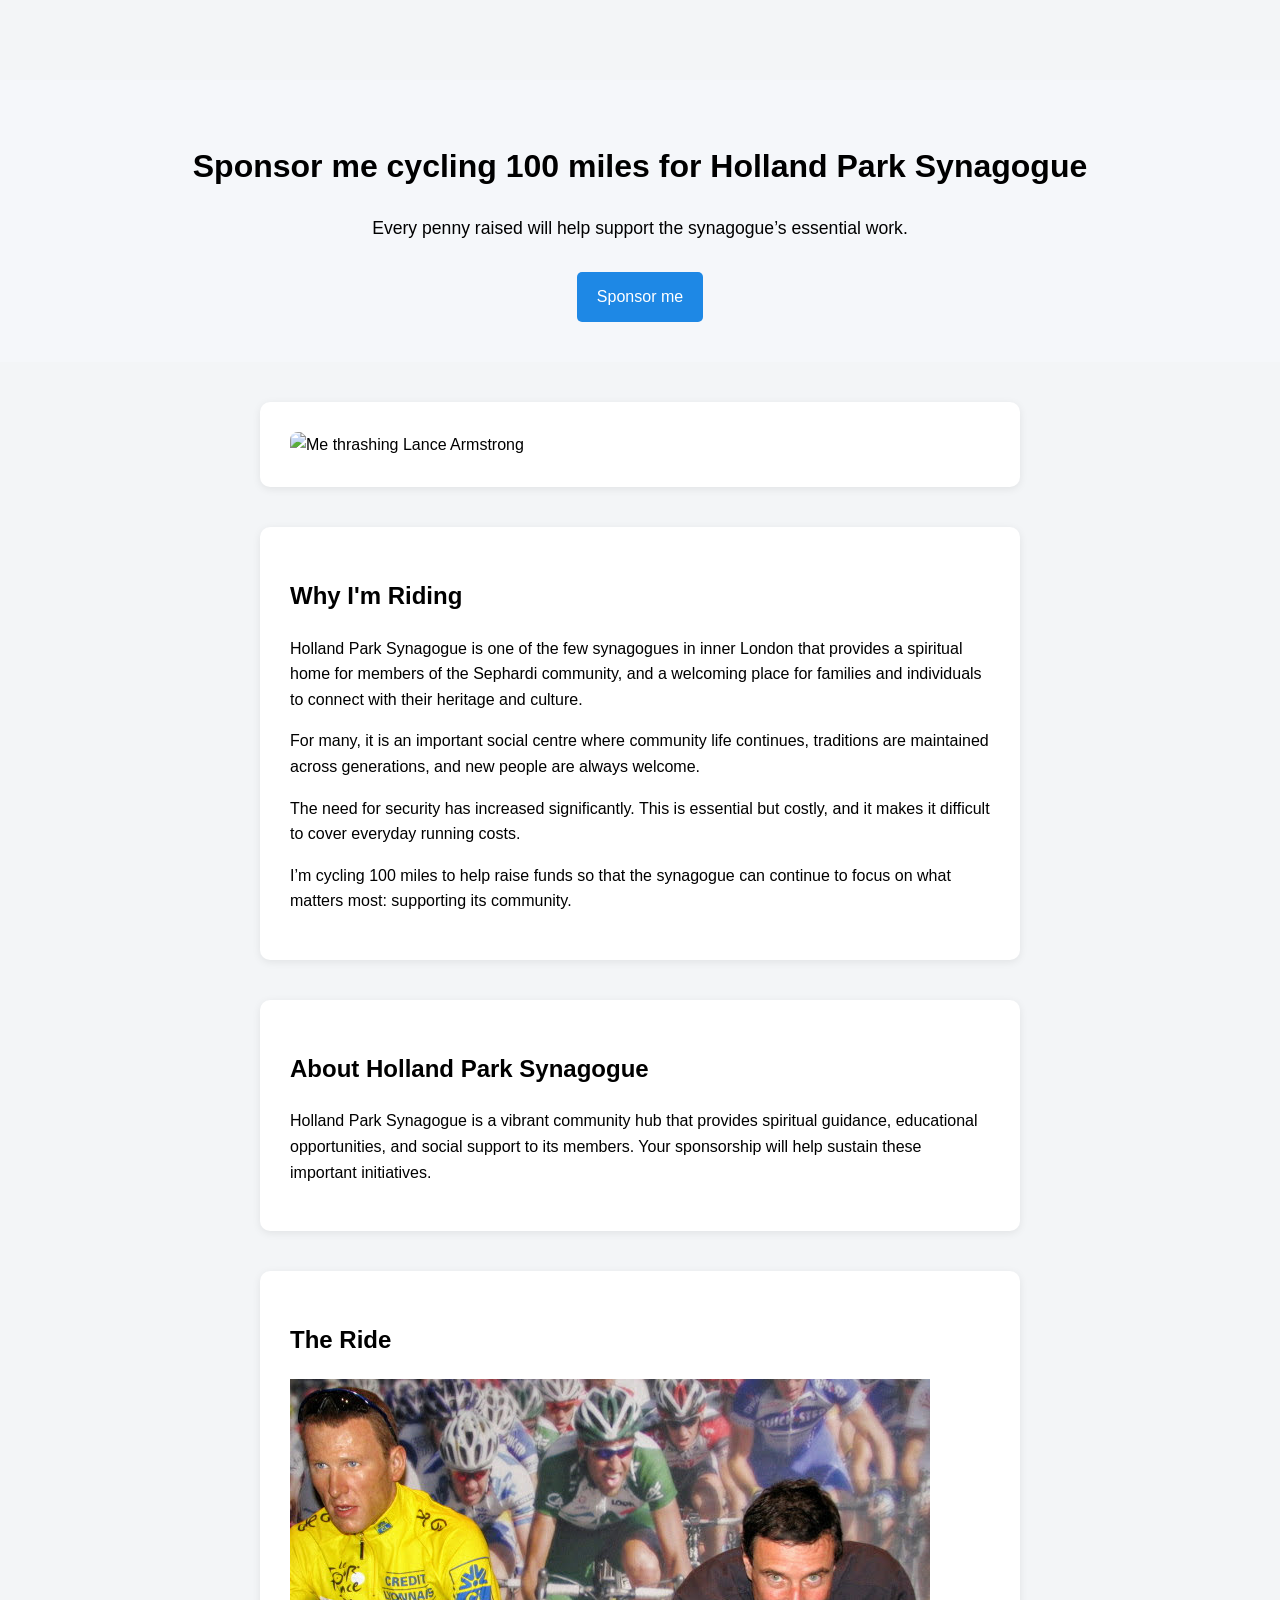
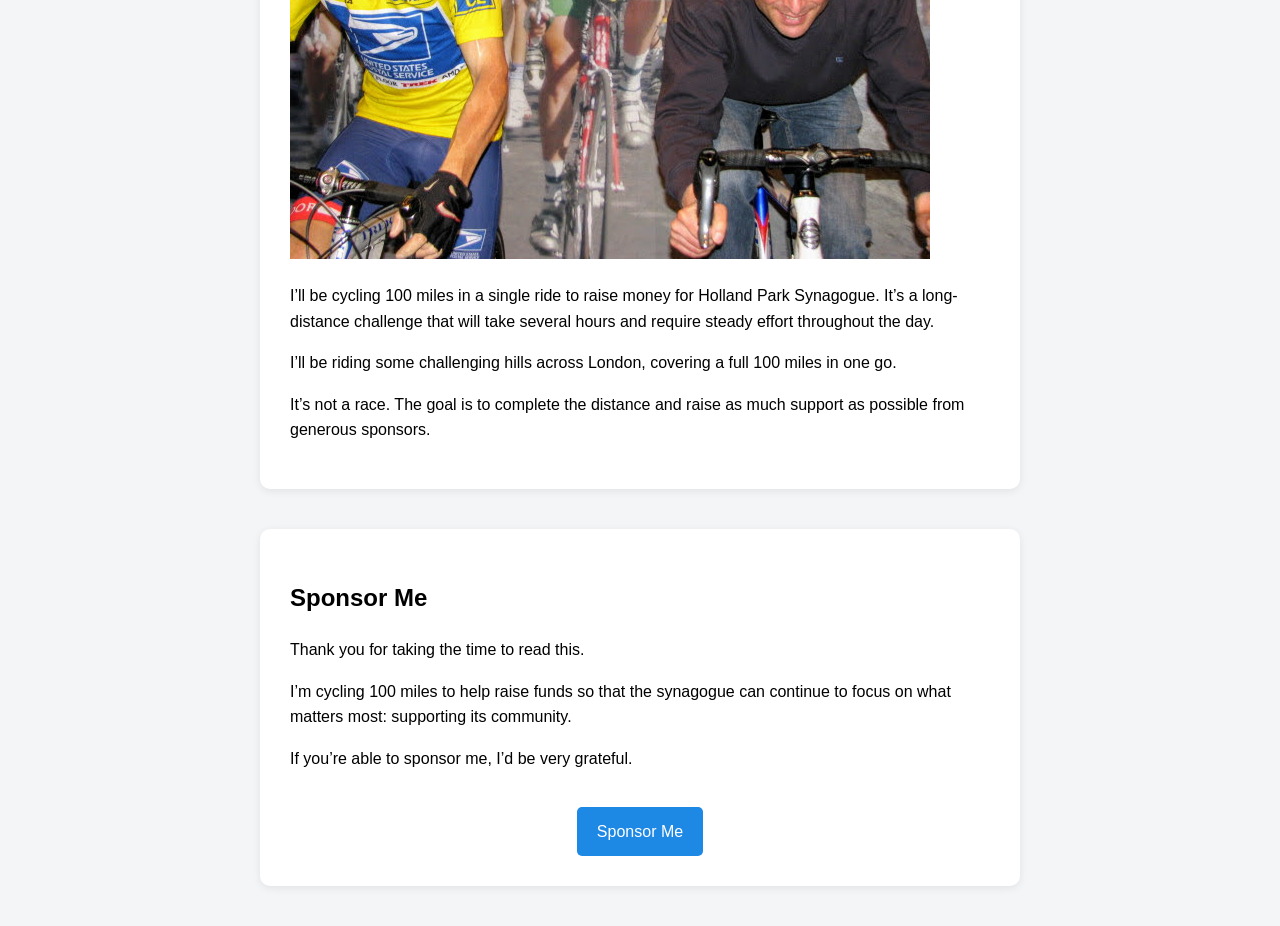
==== index.html @ e3ffb5bd "Added hero image and tuned css" ====
<!doctype html>
<html lang="en-GB">
  <head>
    <meta charset="UTF-8" />
    <meta name="viewport" content="width=device-width, initial-scale=1.0" />
    <title>100 Miles for HPS</title>
    <link rel="stylesheet" href="css/styles.css" />
  </head>
  <body>
    <header>
      <h1>Sponsor me cycling 100 miles for Holland Park Synagogue</h1>
      <p>
        Every penny raised will help support the synagogue’s essential work.
      </p>
      <a href="#" class="sponsor-button">Sponsor me</a>
    </header>
    <main>
      <section class="hero-image">
        <img
          src="images/lance.jpg"
          alt="Me thrashing Lance Armstrong"
          class="hero-image__img"
        />
      </section>
      <section id="why-im-riding">
        <h2>Why I'm Riding</h2>
        <p>
          Holland Park Synagogue is one of the few synagogues in inner London
          that provides a spiritual home for members of the Sephardi community,
          and a welcoming place for families and individuals to connect with
          their heritage and culture.
        </p>

        <p>
          For many, it is an important social centre where community life
          continues, traditions are maintained across generations, and new
          people are always welcome.
        </p>

        <p>
          The need for security has increased significantly. This is essential
          but costly, and it makes it difficult to cover everyday running costs.
        </p>

        <p>
          I’m cycling 100 miles to help raise funds so that the synagogue can
          continue to focus on what matters most: supporting its community.
        </p>
      </section>
      <section id="about-holland-park-synagogue">
        <h2>About Holland Park Synagogue</h2>
        <p>
          Holland Park Synagogue is a vibrant community hub that provides
          spiritual guidance, educational opportunities, and social support to
          its members. Your sponsorship will help sustain these important
          initiatives.
        </p>
      </section>
      <section id="the-ride">
        <h2>The Ride</h2>
        <img
          src="images/Lance.JPG"
          alt="Me Racing Lance Armatrong"
          class="ride-image"
        />
        <p>
          I’ll be cycling 100 miles in a single ride to raise money for Holland
          Park Synagogue. It’s a long-distance challenge that will take several
          hours and require steady effort throughout the day.
        </p>

        <p>
          I’ll be riding some challenging hills across London, covering a full
          100 miles in one go.
        </p>

        <p>
          It’s not a race. The goal is to complete the distance and raise as
          much support as possible from generous sponsors.
        </p>
      </section>
      <section id="sponsor-me">
        <h2>Sponsor Me</h2>
        <p>Thank you for taking the time to read this.</p>
        <p>
          I’m cycling 100 miles to help raise funds so that the synagogue can
          continue to focus on what matters most: supporting its community.
        </p>

        <p>If you’re able to sponsor me, I’d be very grateful.</p>

        <div class="cta">
          <a href="#" class="sponsor-button">Sponsor Me</a>
        </div>
      </section>
    </main>
    <footer></footer>
  </body>
</html>
---- css/styles.css ----
.sponsor-button {
  display: inline-block;
  padding: 12px 20px;
  background-color: #1e88e5;
  color: white;
  text-decoration: none;
  border-radius: 5px;
  margin-top: 10px;
  transition: all 0.2s ease;
}

.sponsor-button:hover {
  background-color: #f80606;
  transform: translateY(-2px);
  box-shadow: 0 15px 30px rgba(0, 0, 0, 0.5);
}

header {
  text-align: center;
  margin-top: 80px;
  padding: 40px 20px;
  background-color: #f5f7fa;
}

header p {
  max-width: 600px;
  margin: 20px auto;
  line-height: 1.6;
  font-size: 1.1em;
}

.cta {
  text-align: center;
  margin-top: 25px;
}

body {
  margin: 0;
  font-family: Arial, sans-serif;
  line-height: 1.6;
  background-color: #f3f5f7;
}

section {
  max-width: 700px;
  margin: 40px auto;
  padding: 30px;
  border-radius: 10px;
  background-color: white;
  box-shadow: 0 2px 8px rgba(0, 0, 0, 0.08);
}

h2 {
  margin-bottom: 20px;
}

/*Not using this class for now, but keeping it in case I want to use it later
.ride-image {
  max-height: 350px;
  object-fit: cover;
  width: 100%;
  height: auto;
  border-radius: 8px;
  border-radius: 20px 0;
  display: block;
}
  */

.hero-image {
  max-width: 700px;
  margin: 40px auto;
}

.hero-image__img {
  width: 100%;
  height: auto;
  border-radius: 8px;
  display: block;
}
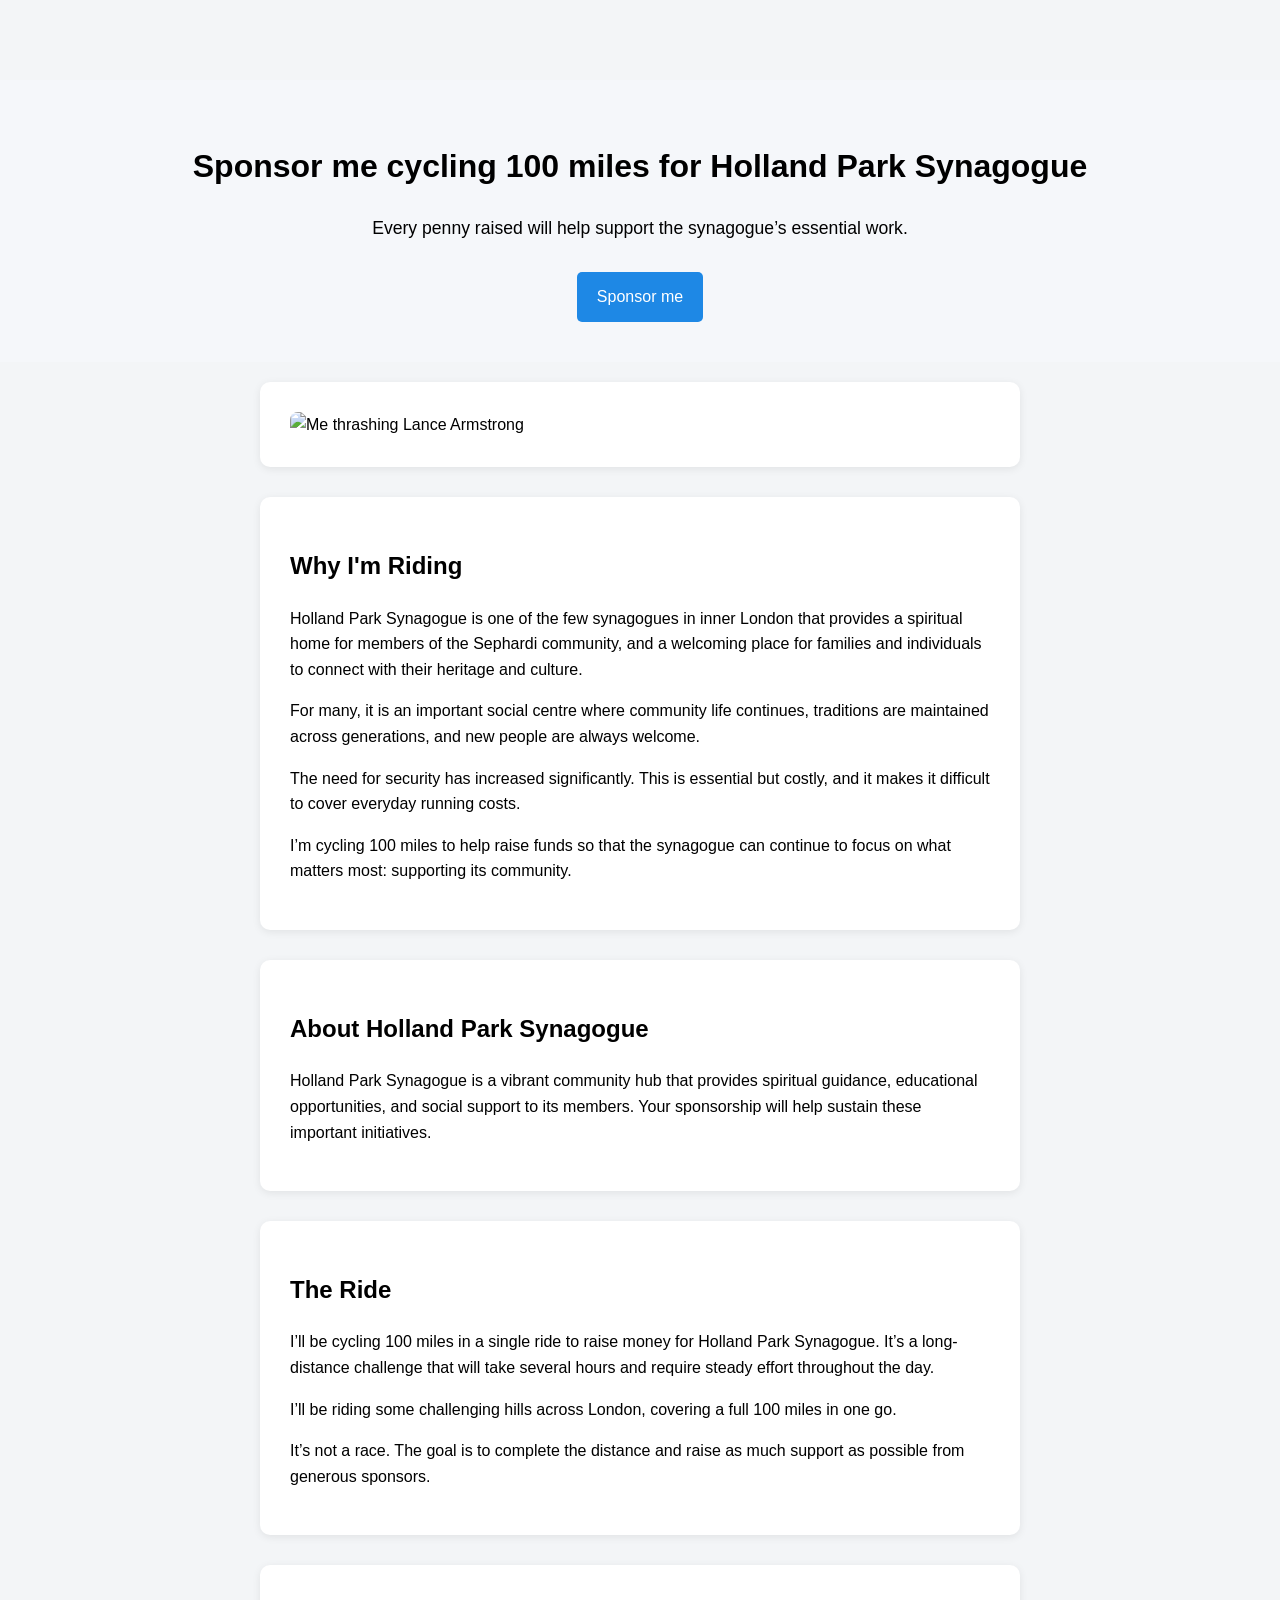
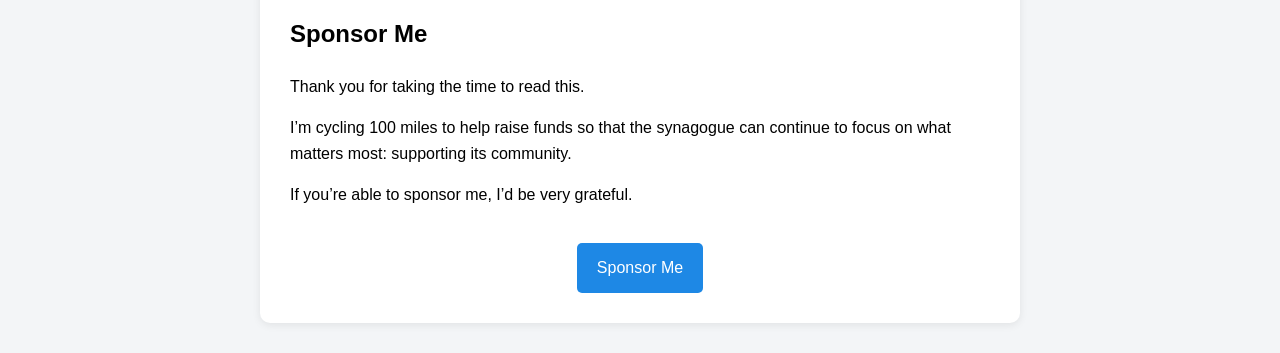
==== commit aba6d819: "Changes to css" ====
--- a/index.html
+++ b/index.html
@@ -58,11 +58,13 @@
       </section>
       <section id="the-ride">
         <h2>The Ride</h2>
+        <!--
         <img
           src="images/Lance.JPG"
           alt="Me Racing Lance Armatrong"
           class="ride-image"
         />
+      -->
         <p>
           I’ll be cycling 100 miles in a single ride to raise money for Holland
           Park Synagogue. It’s a long-distance challenge that will take several
--- a/css/styles.css
+++ b/css/styles.css
@@ -43,7 +43,7 @@
 
 section {
   max-width: 700px;
-  margin: 40px auto;
+  margin: 30px auto;
   padding: 30px;
   border-radius: 10px;
   background-color: white;
@@ -68,7 +68,7 @@
 
 .hero-image {
   max-width: 700px;
-  margin: 40px auto;
+  margin: 20px auto;
 }
 
 .hero-image__img {
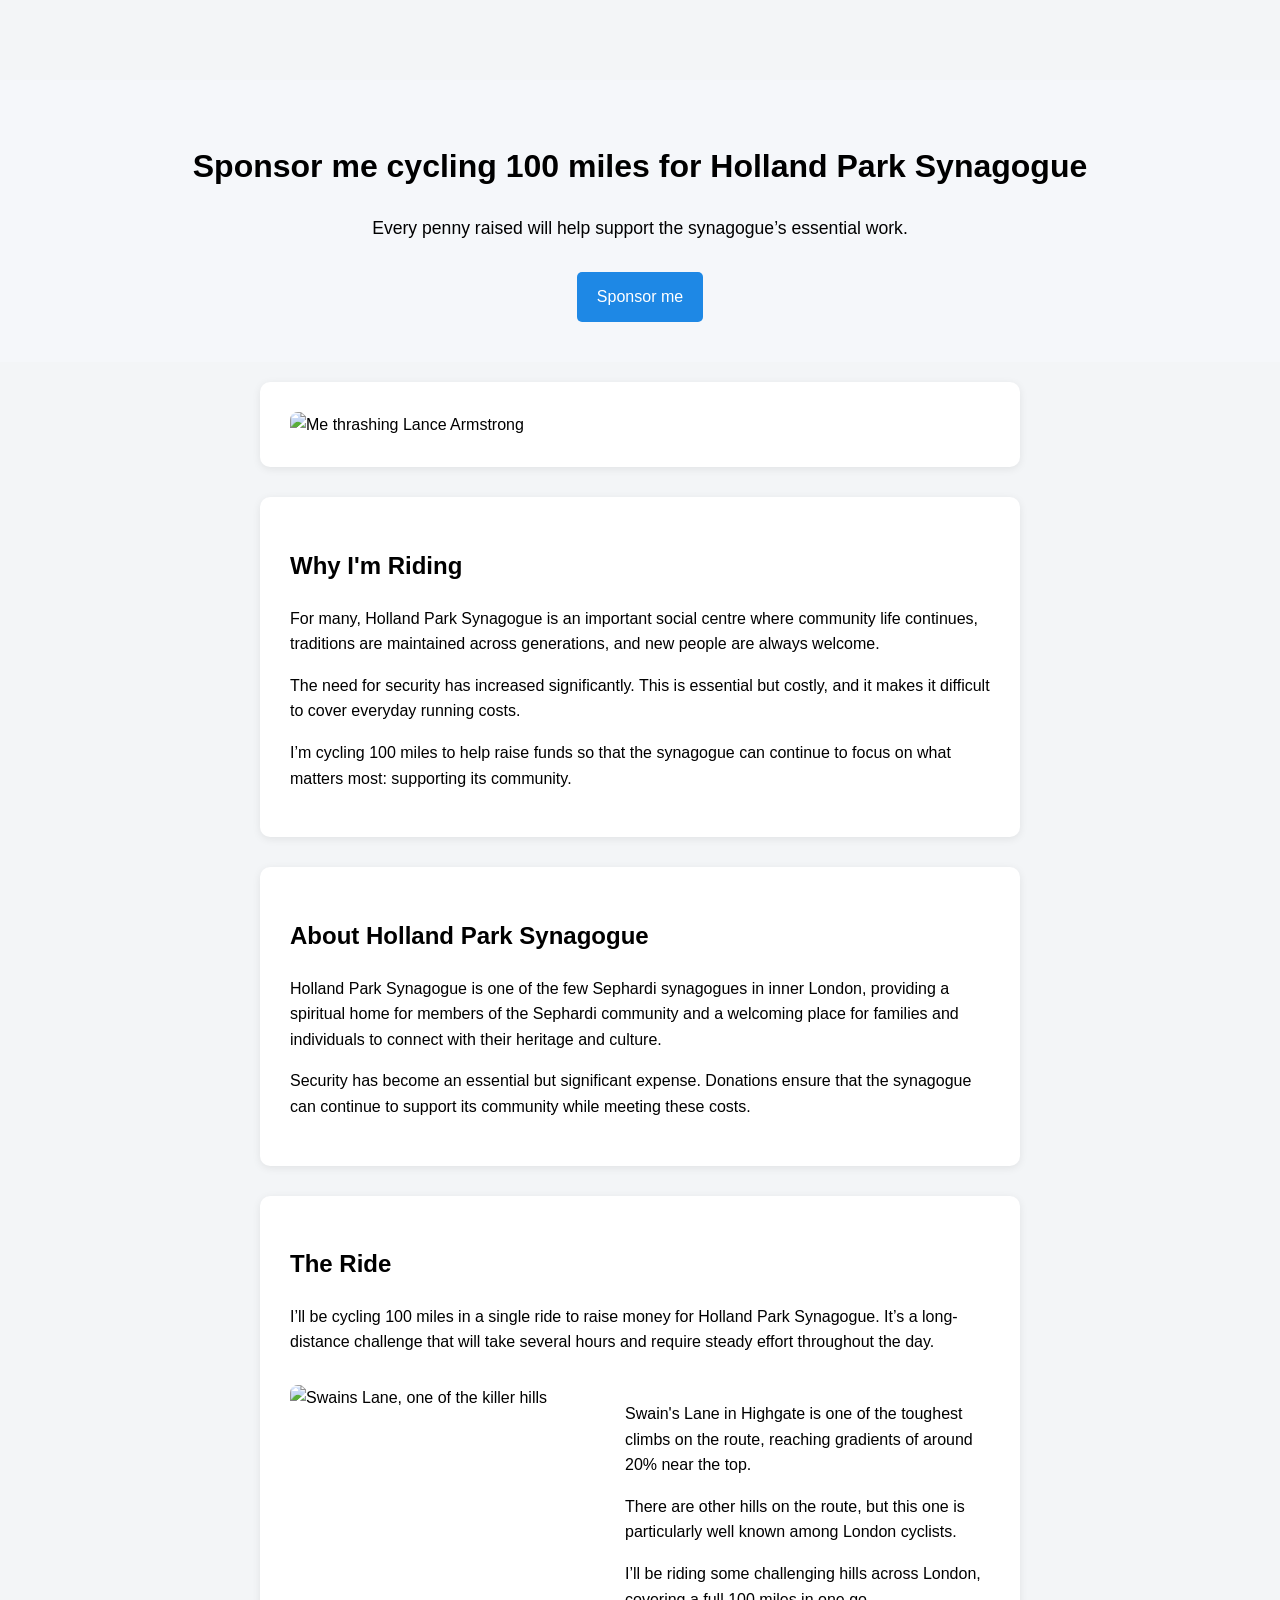
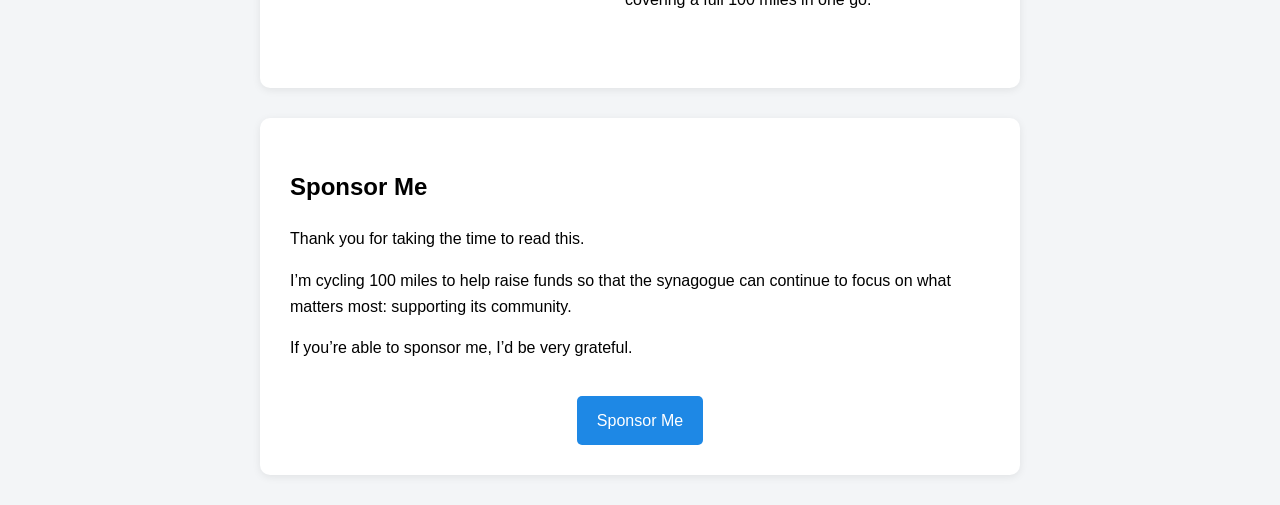
==== commit 579c1554: "Added ride highlight with Flexbox layout" ====
--- a/index.html
+++ b/index.html
@@ -25,16 +25,9 @@
       <section id="why-im-riding">
         <h2>Why I'm Riding</h2>
         <p>
-          Holland Park Synagogue is one of the few synagogues in inner London
-          that provides a spiritual home for members of the Sephardi community,
-          and a welcoming place for families and individuals to connect with
-          their heritage and culture.
-        </p>
-
-        <p>
-          For many, it is an important social centre where community life
-          continues, traditions are maintained across generations, and new
-          people are always welcome.
+          For many, Holland Park Synagogue is an important social centre where
+          community life continues, traditions are maintained across
+          generations, and new people are always welcome.
         </p>
 
         <p>
@@ -50,10 +43,15 @@
       <section id="about-holland-park-synagogue">
         <h2>About Holland Park Synagogue</h2>
         <p>
-          Holland Park Synagogue is a vibrant community hub that provides
-          spiritual guidance, educational opportunities, and social support to
-          its members. Your sponsorship will help sustain these important
-          initiatives.
+          Holland Park Synagogue is one of the few Sephardi synagogues in inner
+          London, providing a spiritual home for members of the Sephardi
+          community and a welcoming place for families and individuals to
+          connect with their heritage and culture.
+        </p>
+        <p>
+          Security has become an essential but significant expense. Donations
+          ensure that the synagogue can continue to support its community while
+          meeting these costs.
         </p>
       </section>
       <section id="the-ride">
@@ -71,15 +69,38 @@
           hours and require steady effort throughout the day.
         </p>
 
-        <p>
-          I’ll be riding some challenging hills across London, covering a full
-          100 miles in one go.
-        </p>
+        <div class="ride-highlight">
+          <img
+            src="images/swains-lane.jpg"
+            alt="Swains Lane, one of the killer hills"
+            class="ride-photo"
+          />
 
+          <div class="ride-text">
+            <p>
+              Swain's Lane in Highgate is one of the toughest climbs on the
+              route, reaching gradients of around 20% near the top.
+            </p>
+
+            <p>
+              There are other hills on the route, but this one is particularly
+              well known among London cyclists.
+            </p>
+
+            <p>
+              I’ll be riding some challenging hills across London, covering a
+              full 100 miles in one go.
+            </p>
+          </div>
+
+          <!--
         <p>
           It’s not a race. The goal is to complete the distance and raise as
           much support as possible from generous sponsors.
         </p>
+        
+      -->
+        </div>
       </section>
       <section id="sponsor-me">
         <h2>Sponsor Me</h2>
--- a/css/styles.css
+++ b/css/styles.css
@@ -77,3 +77,20 @@
   border-radius: 8px;
   display: block;
 }
+
+.ride-photo {
+  width: 45%;
+  height: auto;
+  border-radius: 8px;
+}
+
+.ride-text {
+  flex: 1;
+}
+
+.ride-highlight {
+  display: flex;
+  gap: 20px;
+  align-items: flex-start;
+  margin: 30px 0;
+}
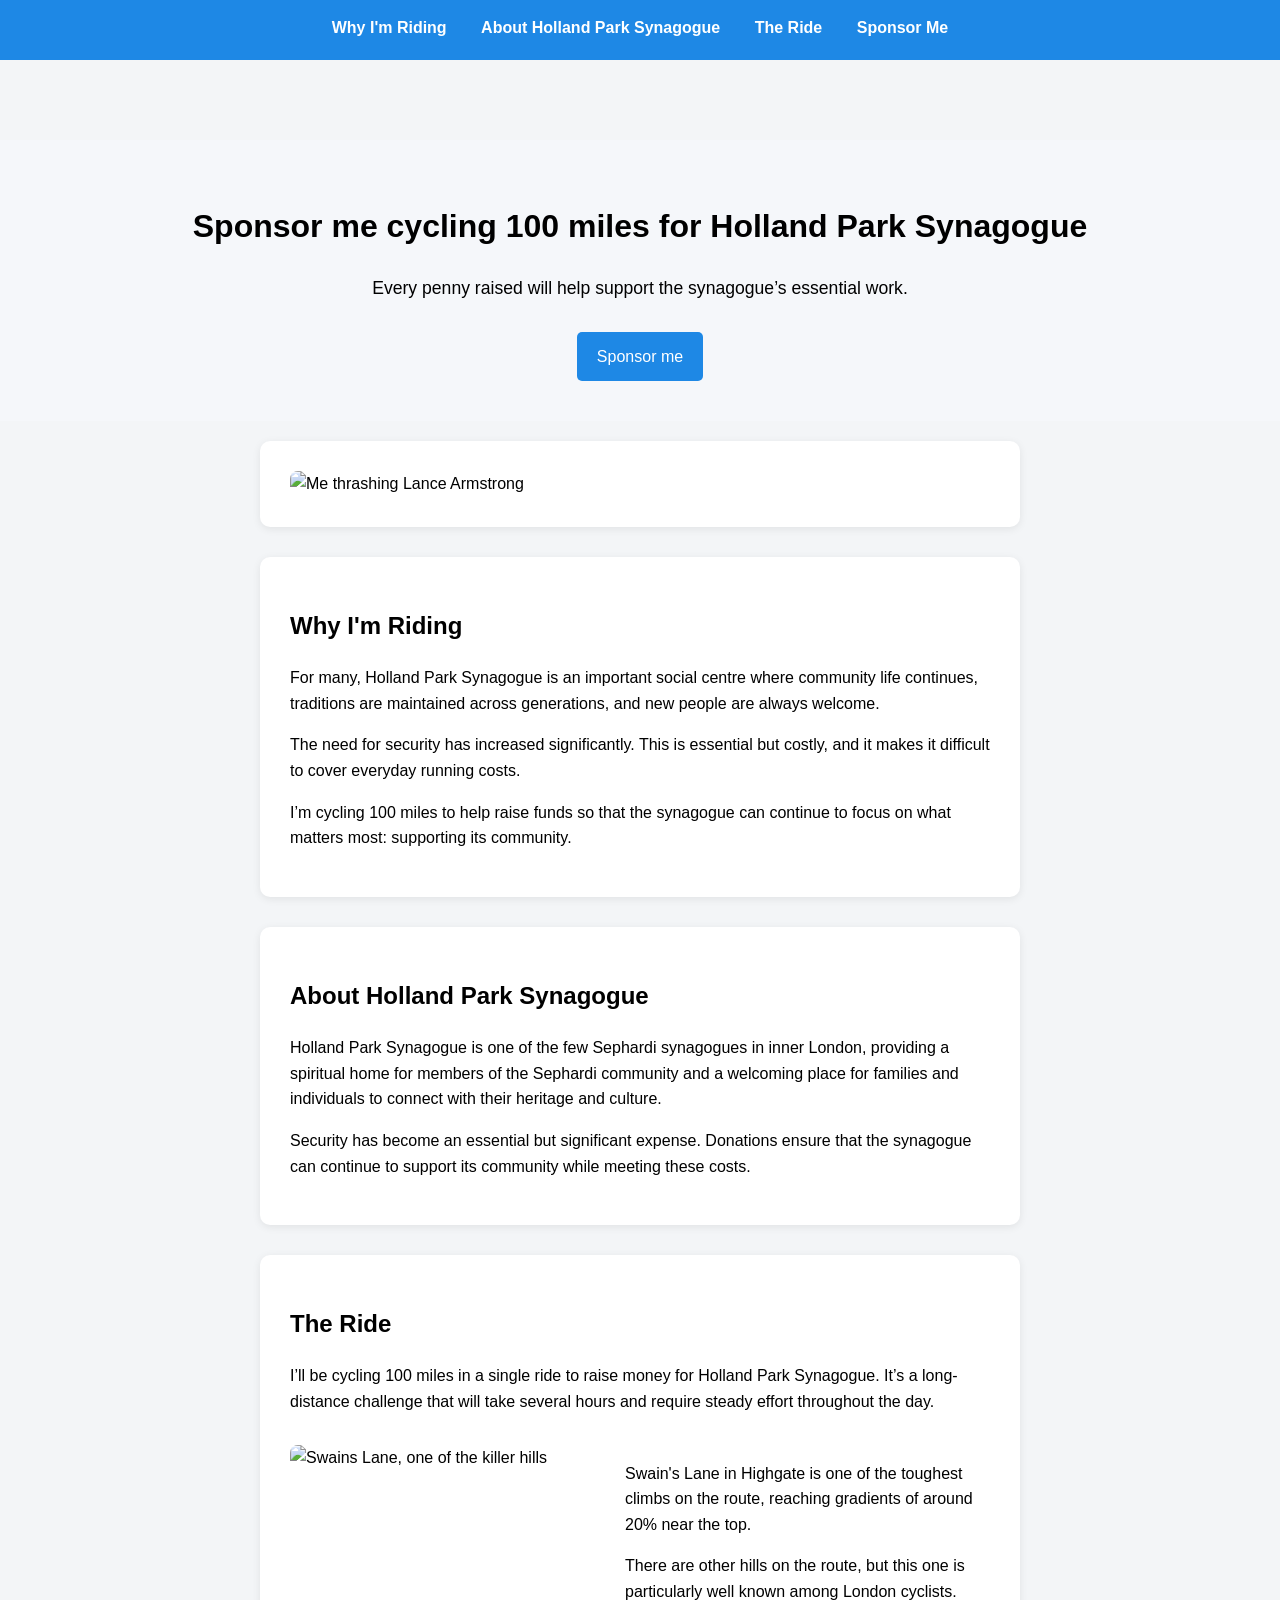
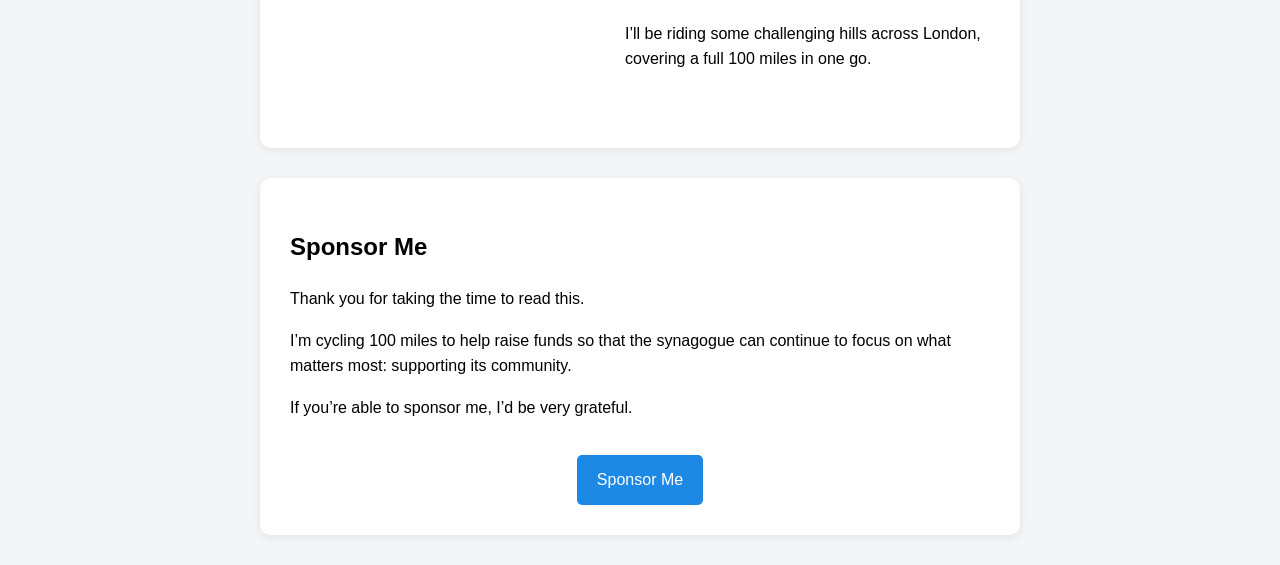
==== commit 5d748c52: "Improved nav bar" ====
--- a/index.html
+++ b/index.html
@@ -7,6 +7,12 @@
     <link rel="stylesheet" href="css/styles.css" />
   </head>
   <body>
+    <nav>
+      <a href="#why-im-riding">Why I'm Riding</a>
+      <a href="#about-holland-park-synagogue">About Holland Park Synagogue</a>
+      <a href="#the-ride">The Ride</a>
+      <a href="#sponsor-me">Sponsor Me</a>
+    </nav>
     <header>
       <h1>Sponsor me cycling 100 miles for Holland Park Synagogue</h1>
       <p>
--- a/css/styles.css
+++ b/css/styles.css
@@ -94,3 +94,36 @@
   align-items: flex-start;
   margin: 30px 0;
 }
+
+nav {
+  background-color: #1e88e5;
+  text-align: center;
+  padding: 15px;
+}
+
+nav a {
+  position: relative;
+  padding-bottom: 4px;
+  color: white;
+  text-decoration: none;
+  margin: 0 15px;
+  font-weight: bold;
+  display: inline-block;
+}
+
+nav a:hover {
+  text-decoration: underline;
+  color: red;
+  transform: translateY(-4px);
+}
+
+nav a::after {
+  content: "";
+  position: absolute;
+  left: 0;
+  bottom: 0;
+  width: 0%;
+  height: 2px;
+  background: red;
+  transition: width 0.25s ease;
+}
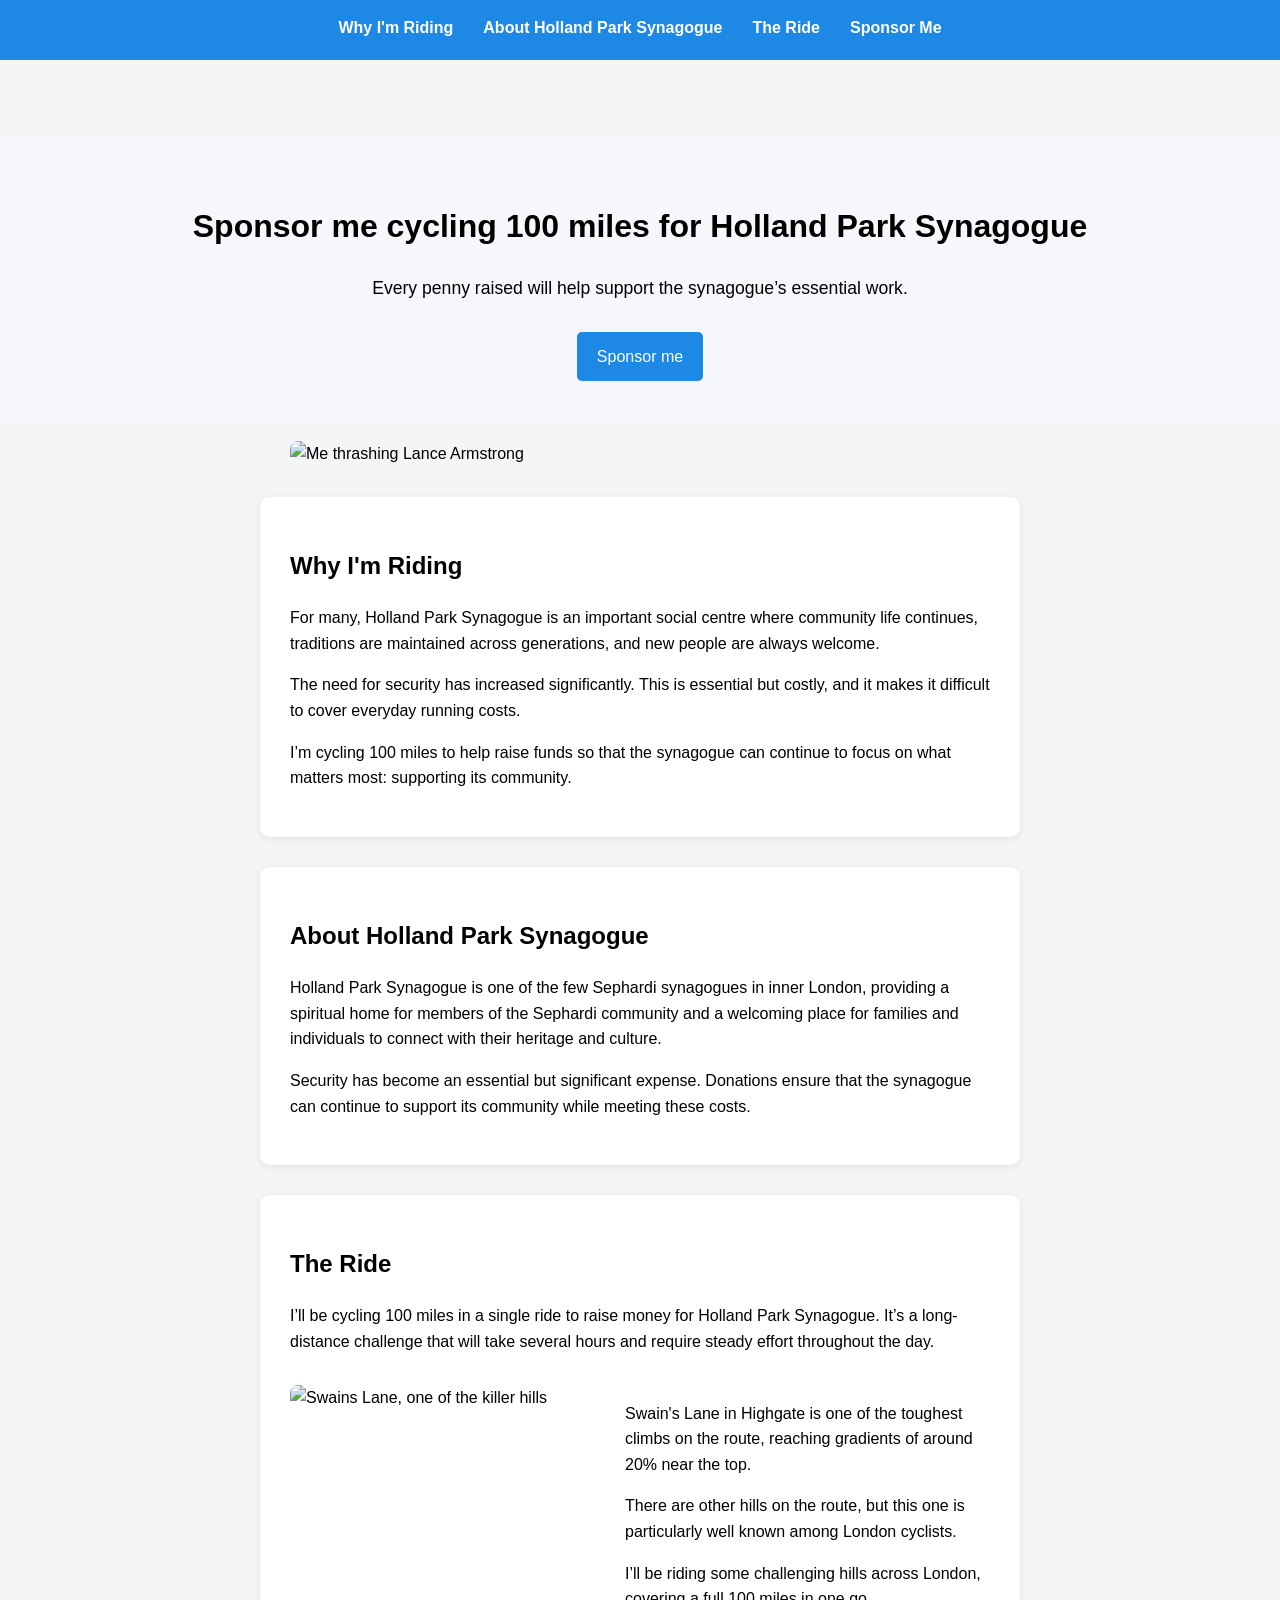
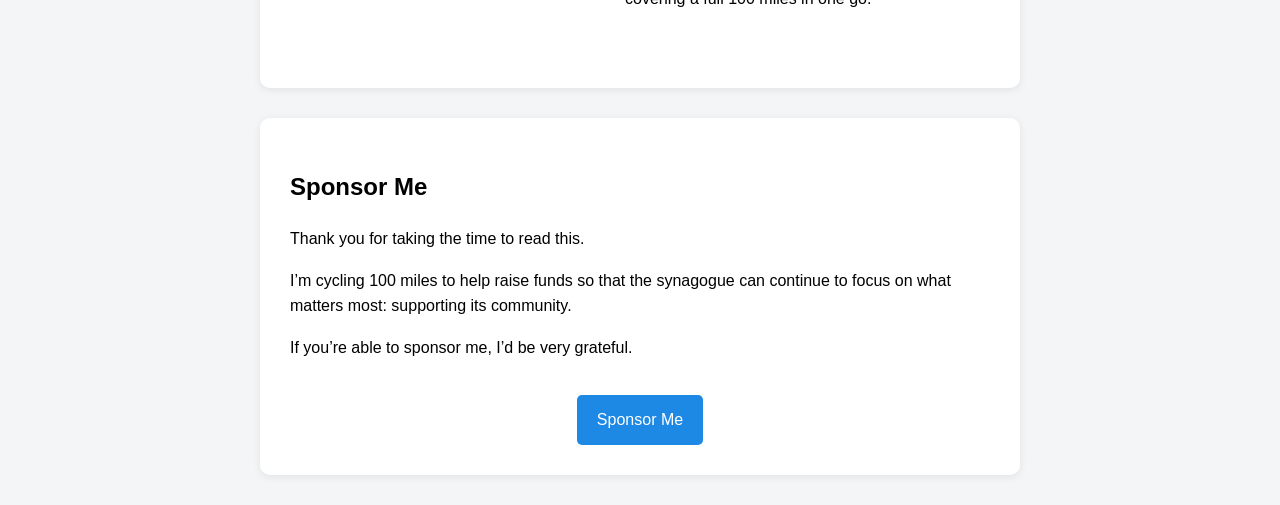
==== commit b086d19a: "Improved stylesheet" ====
--- a/index.html
+++ b/index.html
@@ -28,7 +28,7 @@
           class="hero-image__img"
         />
       </section>
-      <section id="why-im-riding">
+      <section class="content-section" id="why-im-riding">
         <h2>Why I'm Riding</h2>
         <p>
           For many, Holland Park Synagogue is an important social centre where
@@ -46,7 +46,7 @@
           continue to focus on what matters most: supporting its community.
         </p>
       </section>
-      <section id="about-holland-park-synagogue">
+      <section class="content-section" id="about-holland-park-synagogue">
         <h2>About Holland Park Synagogue</h2>
         <p>
           Holland Park Synagogue is one of the few Sephardi synagogues in inner
@@ -60,7 +60,7 @@
           meeting these costs.
         </p>
       </section>
-      <section id="the-ride">
+      <section class="content-section" id="the-ride">
         <h2>The Ride</h2>
         <!--
         <img
@@ -108,7 +108,7 @@
       -->
         </div>
       </section>
-      <section id="sponsor-me">
+      <section class="content-section" id="sponsor-me">
         <h2>Sponsor Me</h2>
         <p>Thank you for taking the time to read this.</p>
         <p>
--- a/css/styles.css
+++ b/css/styles.css
@@ -1,32 +1,28 @@
-.sponsor-button {
-  display: inline-block;
-  padding: 12px 20px;
-  background-color: #1e88e5;
-  color: white;
-  text-decoration: none;
-  border-radius: 5px;
-  margin-top: 10px;
-  transition: all 0.2s ease;
+/*=================================================
+Global Styles
+=================================================*/
+body {
+  margin: 0;
+  font-family: Arial, sans-serif;
+  line-height: 1.6;
+  background-color: #f3f5f7;
 }
 
-.sponsor-button:hover {
-  background-color: #f80606;
-  transform: translateY(-2px);
-  box-shadow: 0 15px 30px rgba(0, 0, 0, 0.5);
+h2 {
+  margin-bottom: 20px;
 }
 
-header {
-  text-align: center;
-  margin-top: 80px;
-  padding: 40px 20px;
-  background-color: #f5f7fa;
-}
-
-header p {
-  max-width: 600px;
-  margin: 20px auto;
-  line-height: 1.6;
-  font-size: 1.1em;
+/*=================================================
+Layout Rules
+=================================================*/
+.content-section {
+  max-width: 700px;
+  margin: 30px auto;
+  padding: 30px;
+  border-radius: 10px;
+  background-color: white;
+  box-shadow: 0 2px 8px rgba(0, 0, 0, 0.08);
+  scroll-margin-top: 40px;
 }
 
 .cta {
@@ -34,38 +30,20 @@
   margin-top: 25px;
 }
 
-body {
-  margin: 0;
-  font-family: Arial, sans-serif;
-  line-height: 1.6;
-  background-color: #f3f5f7;
+.ride-text {
+  flex: 1;
 }
 
-section {
-  max-width: 700px;
-  margin: 30px auto;
-  padding: 30px;
-  border-radius: 10px;
-  background-color: white;
-  box-shadow: 0 2px 8px rgba(0, 0, 0, 0.08);
+.ride-highlight {
+  display: flex;
+  gap: 20px;
+  align-items: flex-start;
+  margin: 30px 0;
 }
 
-h2 {
-  margin-bottom: 20px;
-}
-
-/*Not using this class for now, but keeping it in case I want to use it later
-.ride-image {
-  max-height: 350px;
-  object-fit: cover;
-  width: 100%;
-  height: auto;
-  border-radius: 8px;
-  border-radius: 20px 0;
-  display: block;
-}
-  */
-
+/*=================================================
+Images
+=================================================*/
 .hero-image {
   max-width: 700px;
   margin: 20px auto;
@@ -84,21 +62,68 @@
   border-radius: 8px;
 }
 
-.ride-text {
-  flex: 1;
+/*Not using this class for now, but keeping it in case I want to use it later
+.ride-image {
+  max-height: 350px;
+  object-fit: cover;
+  width: 100%;
+  height: auto;
+  border-radius: 8px;
+  border-radius: 20px 0;
+  display: block;
+}
+  */
+
+/*=================================================
+  Components
+  =================================================*/
+.sponsor-button {
+  display: inline-block;
+  padding: 12px 20px;
+  background-color: #1e88e5;
+  color: white;
+  text-decoration: none;
+  border-radius: 5px;
+  margin-top: 10px;
+  transition: all 0.2s ease;
 }
 
-.ride-highlight {
-  display: flex;
-  gap: 20px;
-  align-items: flex-start;
-  margin: 30px 0;
+.sponsor-button:hover {
+  background-color: #f80606;
+  transform: translateY(-2px);
+  box-shadow: 0 15px 30px rgba(0, 0, 0, 0.5);
 }
 
+/*=================================================
+Header
+=================================================*/
+header {
+  text-align: center;
+  margin-top: 80px;
+  padding: 40px 20px;
+  background-color: #f5f7fa;
+}
+
+header p {
+  max-width: 600px;
+  margin: 20px auto;
+  line-height: 1.6;
+  font-size: 1.1em;
+}
+
+/*=================================================
+Navigation
+=================================================*/
 nav {
+  position: sticky;
+  top: 0;
+  z-index: 1000;
   background-color: #1e88e5;
   text-align: center;
   padding: 15px;
+  display: flex;
+  justify-content: center;
+  flex-wrap: wrap;
 }
 
 nav a {
@@ -109,10 +134,10 @@
   margin: 0 15px;
   font-weight: bold;
   display: inline-block;
+  transition: all 0.25s ease;
 }
 
 nav a:hover {
-  text-decoration: underline;
   color: red;
   transform: translateY(-4px);
 }
@@ -127,3 +152,20 @@
   background: red;
   transition: width 0.25s ease;
 }
+
+nav a:hover::after {
+  width: 100%;
+}
+
+/*=================================================
+Responsive Design
+=================================================*/
+@media (max-width: 768px) {
+  .ride-highlight {
+    flex-direction: column;
+  }
+
+  .content-section {
+    scroll-margin-top: 80px;
+  }
+}
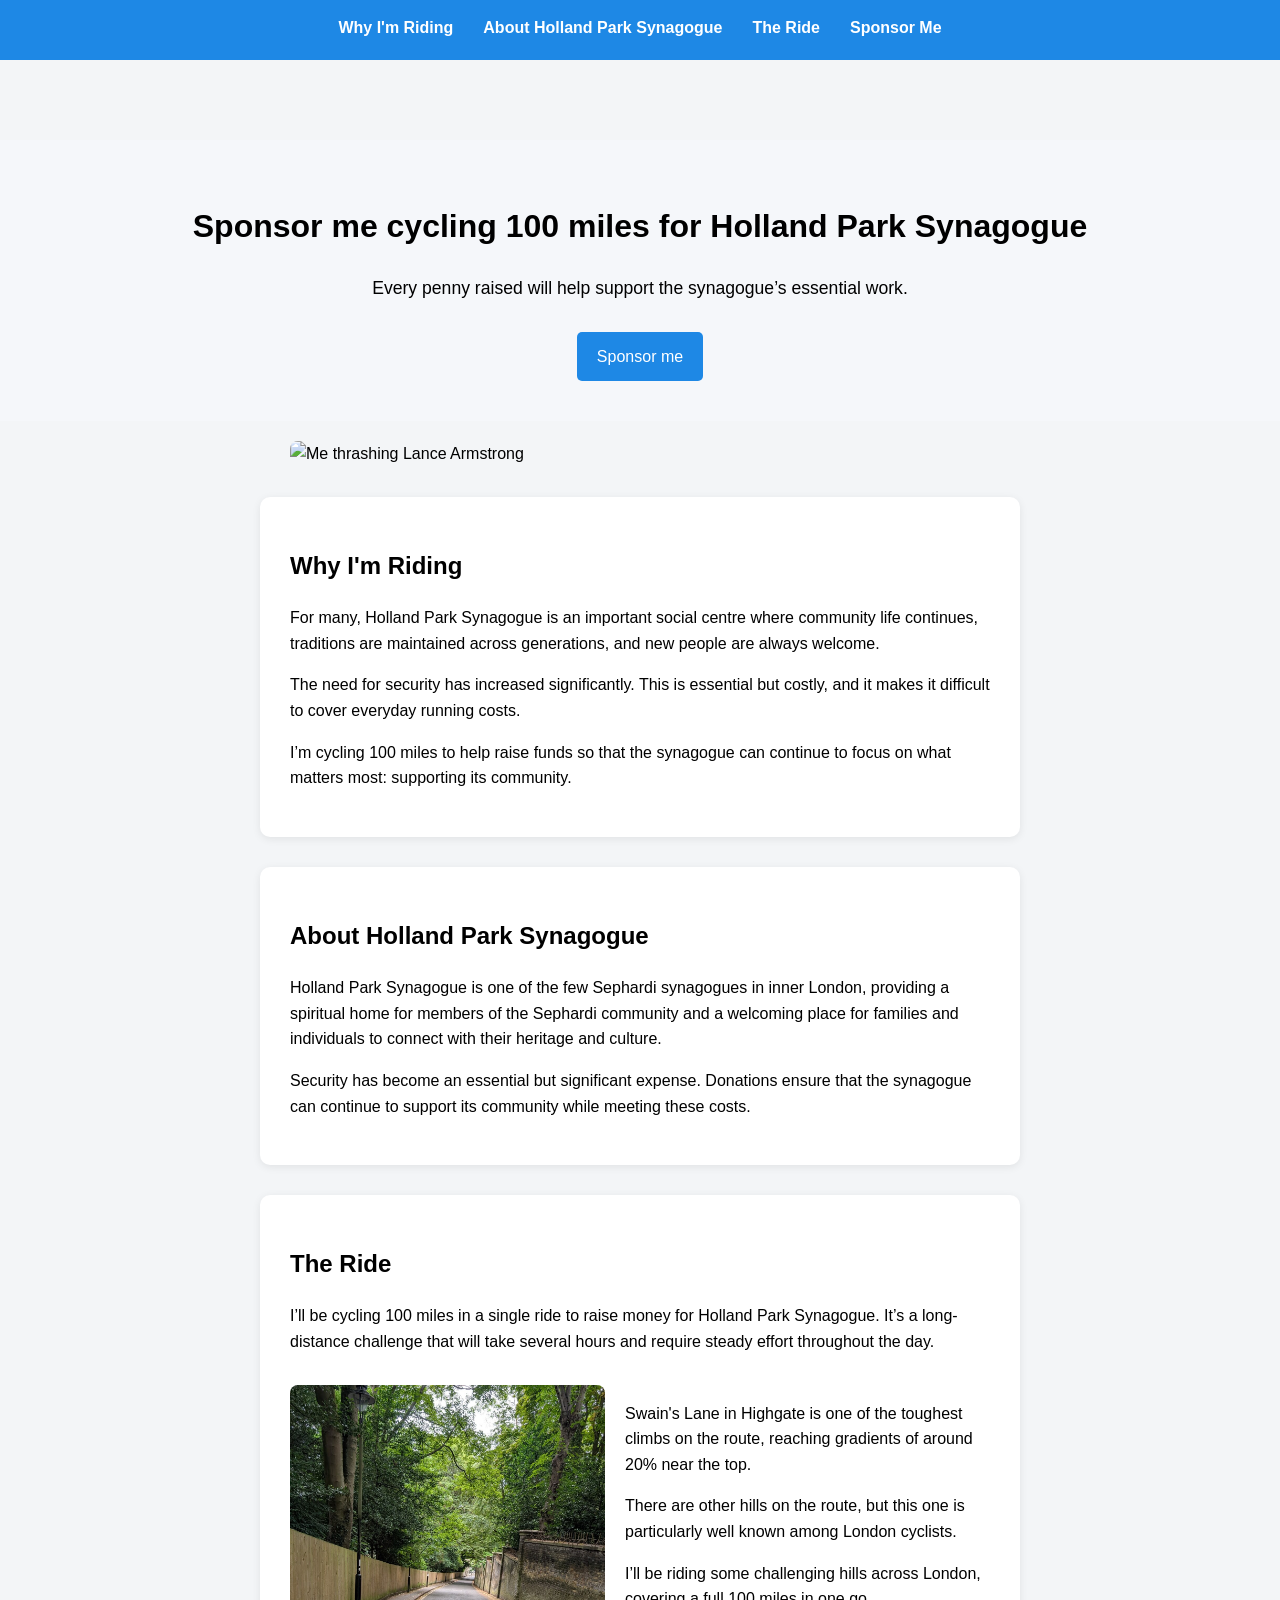
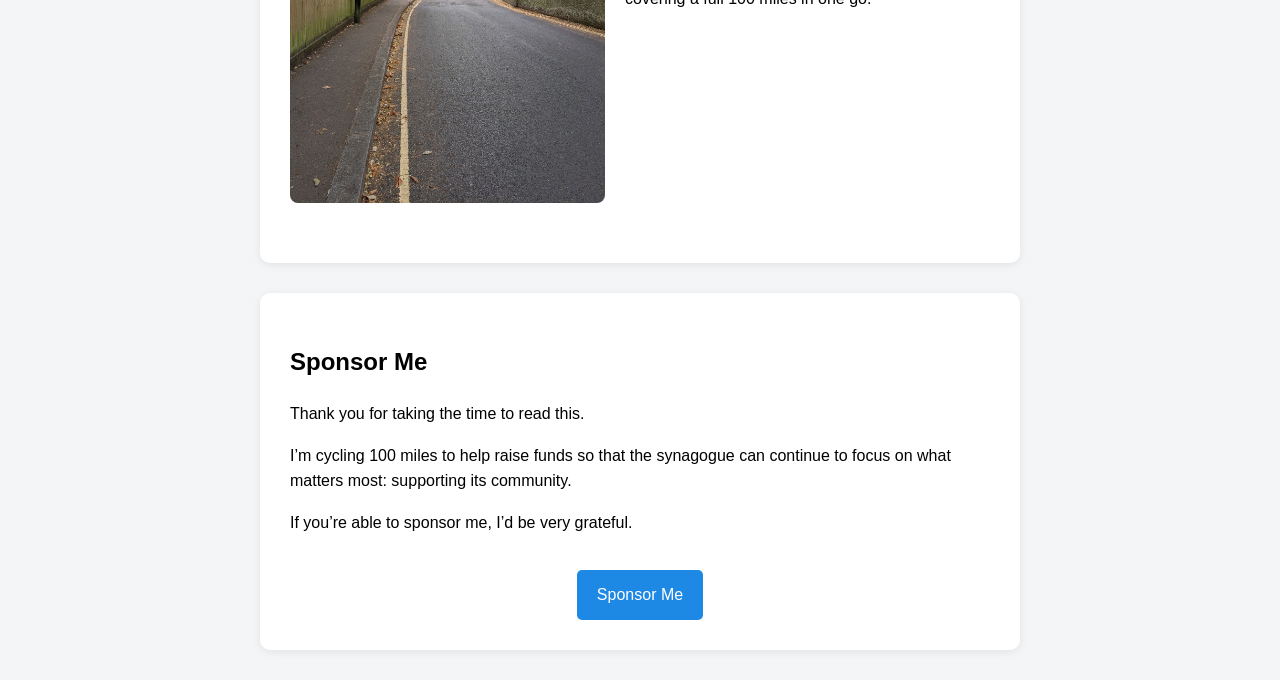
==== commit c36d827f: "Reduced image sizes" ====
--- a/index.html
+++ b/index.html
@@ -18,7 +18,7 @@
       <p>
         Every penny raised will help support the synagogue’s essential work.
       </p>
-      <a href="#" class="sponsor-button">Sponsor me</a>
+      <a href="sponsor_me.html" class="sponsor-button">Sponsor me</a>
     </header>
     <main>
       <section class="hero-image">
@@ -77,7 +77,7 @@
 
         <div class="ride-highlight">
           <img
-            src="images/swains-lane.jpg"
+            src="images/swains-lane-web-reduced.jpg"
             alt="Swains Lane, one of the killer hills"
             class="ride-photo"
           />
